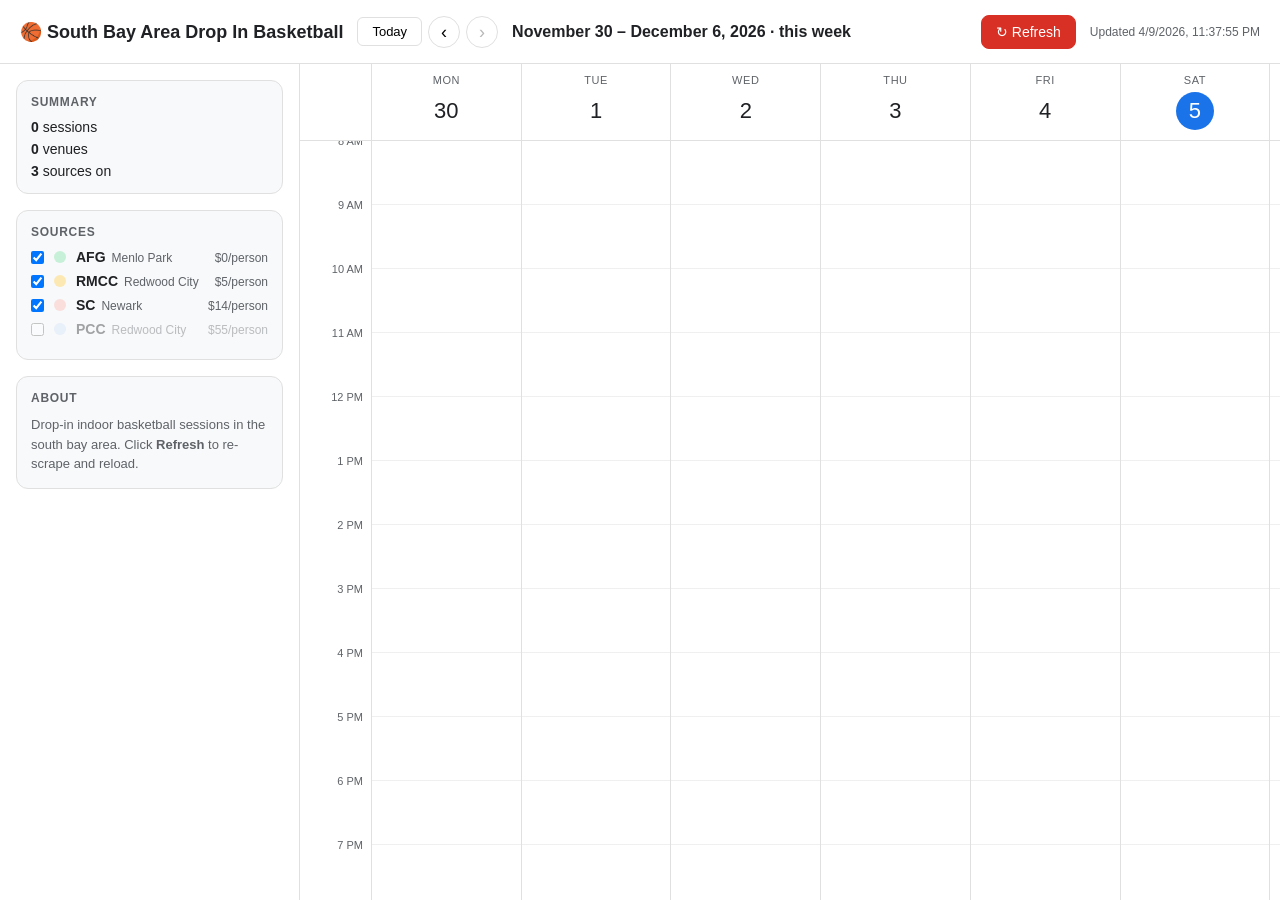
==== web/index.html @ 06fc5a56 "initial commit: south bay area drop-in basketball calendar - 4 scrapers: Red Morton (RWC), Peninsula" ====
<!--
  South Bay Area Drop-In Basketball — single-page calendar UI.

  Layout: header (title + week nav + Refresh) above a sidebar (Summary,
  Sources, About) and the main calendar (sticky day headers + scrollable
  24-hour grid). All event rendering, popup positioning, and source
  filtering live in app.js. Styles in style.css. Data is fetched at load
  time from ../data/merged.json.
-->
<!DOCTYPE html>
<html lang="en">
<head>
  <meta charset="UTF-8" />
  <meta name="viewport" content="width=device-width, initial-scale=1.0" />
  <title>South Bay Area Drop In Basketball</title>
  <link rel="stylesheet" href="style.css" />
</head>
<body>
  <div class="app">
    <header class="header">
      <div class="header-left">
        <div class="title">🏀 South Bay Area Drop In Basketball</div>
        <div class="week-nav">
          <button id="todayBtn" class="btn nav-today">Today</button>
          <button id="prevWeekBtn" class="btn nav-arrow" aria-label="Previous week">‹</button>
          <button id="nextWeekBtn" class="btn nav-arrow" aria-label="Next week">›</button>
        </div>
        <div id="weekTitle" class="week-title"></div>
      </div>
      <div class="header-right">
        <button id="refreshBtn" class="btn primary" title="Wipe data, re-scrape, re-merge">↻ Refresh</button>
        <span id="updatedAt" class="updated"></span>
      </div>
    </header>

    <aside class="sidebar">
      <div class="card">
        <h3>Summary</h3>
        <div id="stats" class="stats"></div>
      </div>

      <div class="card">
        <h3>Sources</h3>
        <div id="legend"></div>
      </div>

      <div class="card">
        <h3>About</h3>
        <div class="note">
          Drop-in indoor basketball sessions in the south bay area. Click
          <strong>Refresh</strong> to re-scrape and reload.
        </div>
      </div>
    </aside>

    <main class="main">
      <div class="calendar-grid-wrap">
        <div class="day-header-row" id="dayHeaderRow">
          <div class="blank"></div>
          <!-- day headers injected by JS -->
        </div>
        <div class="calendar-grid">
          <div class="time-col" id="timeCol"></div>
          <div class="day-col" data-day="0"></div>
          <div class="day-col" data-day="1"></div>
          <div class="day-col" data-day="2"></div>
          <div class="day-col" data-day="3"></div>
          <div class="day-col" data-day="4"></div>
          <div class="day-col" data-day="5"></div>
          <div class="day-col" data-day="6"></div>
        </div>
      </div>
    </main>
  </div>

  <!-- Google Calendar-style event popup. Anchored near the clicked event. -->
  <div id="popupBackdrop" hidden></div>
  <div id="eventPopup" class="event-popup" hidden role="dialog" aria-modal="true">
    <div id="popupColorBar" class="popup-color-bar"></div>
    <button id="popupClose" class="popup-close" aria-label="Close">×</button>
    <h2 id="popupVenue" class="popup-venue"></h2>
    <p id="popupActivity" class="popup-activity"></p>
    <div class="popup-row">
      <span class="popup-icon">🕒</span>
      <span id="popupWhen"></span>
    </div>
    <div class="popup-row" id="popupAddressRow">
      <span class="popup-icon">📍</span>
      <span id="popupAddress"></span>
    </div>
    <div class="popup-row" id="popupCourtsRow">
      <span class="popup-icon">🏟️</span>
      <div id="popupCourts" class="popup-courts"></div>
    </div>
    <div class="popup-row" id="popupCostRow">
      <span class="popup-icon">💲</span>
      <span id="popupCost"></span>
    </div>
    <div class="popup-row" id="popupNotesRow">
      <span class="popup-icon">📝</span>
      <span id="popupNotes" class="popup-notes-text"></span>
    </div>
    <div class="popup-actions">
      <a id="popupLink" class="popup-link" target="_blank" rel="noopener">View source ↗</a>
    </div>
  </div>

  <script src="config.js"></script>
  <script src="app.js"></script>
</body>
</html>
---- web/style.css ----
/*
 * Stylesheet for the South Bay Area Drop-In Basketball calendar.
 *
 * Layout zones (in document order):
 *   .app           — top-level grid: header / sidebar / main
 *   .header        — title, week navigation, Refresh button
 *   .sidebar       — Summary / Sources / About cards
 *   .main          — sticky day headers + scrollable 24-hour calendar grid
 *   .event         — one positioned tile per session in the grid
 *   .event-popup   — Google-Calendar-style click popup with #popupBackdrop
 *
 * Tunable layout via CSS custom properties on :root below. JS in app.js
 * mirrors HOUR_HEIGHT, START_HOUR, END_HOUR, DEFAULT_VIEW_START_HOUR — keep
 * those in sync with --hour-height, --start-hour, --end-hour, --hours.
 */
:root {
  --bg: #ffffff;
  --panel: #f8f9fa;
  --border: #e0e0e0;
  --text: #202124;
  --muted: #5f6368;
  --accent: #1a73e8;
  --sidebar-width: 300px;
  --header-height: 64px;
  --hour-height: 64px;
  --time-col-width: 72px;
  --day-cols: 7;
  /* Calendar renders the full 24-hour day; default scroll position snaps
     to 8 AM via JS so the standard view is still 8 AM – 10 PM. */
  --start-hour: 0;
  --end-hour: 24;
  --hours: 24;
  font-family: -apple-system, BlinkMacSystemFont, "Segoe UI", Arial, sans-serif;
}

* { box-sizing: border-box; }
body { margin: 0; background: var(--bg); color: var(--text); }

.app {
  display: grid;
  grid-template-columns: var(--sidebar-width) 1fr;
  grid-template-rows: var(--header-height) 1fr;
  height: 100vh;
}

.header {
  grid-column: 1 / 3;
  display: flex;
  align-items: center;
  justify-content: space-between;
  padding: 0 20px;
  border-bottom: 1px solid var(--border);
  background: #fff;
  z-index: 5;
}
.header-left, .header-right { display: flex; align-items: center; gap: 14px; }
.title { font-size: 18px; font-weight: 700; }
.week-title { font-size: 16px; font-weight: 700; color: var(--text); }

.week-nav { display: flex; align-items: center; gap: 6px; }
.btn.nav-today {
  padding: 6px 14px;
  border-radius: 6px;
  font-size: 13px;
}
.btn.nav-arrow {
  width: 32px;
  height: 32px;
  padding: 0;
  border-radius: 50%;
  font-size: 18px;
  line-height: 1;
  display: inline-flex;
  align-items: center;
  justify-content: center;
}
.btn.nav-arrow:hover { background: var(--panel); }

.btn {
  border: 1px solid var(--border);
  background: #fff;
  border-radius: 8px;
  padding: 8px 14px;
  font-size: 14px;
  cursor: pointer;
  font-family: inherit;
}
.btn:hover { background: var(--panel); }
.btn.primary {
  background: #d93025; /* Material red */
  color: #fff;
  border-color: #d93025;
}
.btn.primary:hover { background: #b1271b; }
.btn.primary.loading { opacity: 0.6; cursor: wait; }
.updated { font-size: 12px; color: var(--muted); }

.sidebar {
  border-right: 1px solid var(--border);
  background: #fff;
  padding: 16px;
  overflow: auto;
}

.card {
  border: 1px solid var(--border);
  border-radius: 12px;
  padding: 14px;
  background: var(--panel);
  margin-bottom: 16px;
}
.card h3 {
  margin: 0 0 10px;
  font-size: 12px;
  color: var(--muted);
  text-transform: uppercase;
  letter-spacing: 0.06em;
}

.legend-item {
  display: flex;
  align-items: center;
  gap: 10px;
  margin-bottom: 8px;
  font-size: 14px;
  cursor: pointer;
  user-select: none;
}
.legend-item input { margin: 0; }
.legend-item.disabled { opacity: 0.4; }
.dot {
  width: 12px;
  height: 12px;
  border-radius: 50%;
  flex: 0 0 12px;
}
.legend-label {
  display: flex;
  align-items: baseline;
  flex-wrap: wrap;
  gap: 4px 6px;
  flex: 1;
  min-width: 0;
}
.legend-label strong { font-weight: 600; }
.legend-city {
  font-size: 12px;
  color: var(--muted);
}
.legend-price {
  font-size: 12px;
  color: var(--muted);
  margin-left: auto;
}

.stats { display: grid; gap: 6px; font-size: 14px; }
.stats strong { color: var(--text); }

.note { font-size: 13px; color: var(--muted); line-height: 1.5; }

.main {
  display: flex;
  flex-direction: column;
  overflow: hidden;
  background: #fff;
}

.day-header-row {
  display: grid;
  grid-template-columns: var(--time-col-width) repeat(var(--day-cols), 1fr);
  border-bottom: 1px solid var(--border);
  background: #fff;
  /* Sit inside .calendar-grid-wrap so the columns share the same width as
     .calendar-grid (no scrollbar gap). Stick to the top while the user
     scrolls vertically. */
  position: sticky;
  top: 0;
  z-index: 3;
  min-width: 1120px;
}
.blank { border-right: 1px solid var(--border); background: #fff; }

.day-header {
  padding: 10px 8px;
  text-align: center;
  border-right: 1px solid var(--border);
}
.weekday {
  font-size: 11px;
  color: var(--muted);
  text-transform: uppercase;
  letter-spacing: 0.05em;
}
.date {
  margin-top: 6px;
  font-size: 22px;
  font-weight: 500;
  width: 38px;
  height: 38px;
  line-height: 38px;
  display: inline-block;
  border-radius: 50%;
}
.day-header.active .date {
  background: var(--accent);
  color: #fff;
}

.calendar-grid-wrap {
  overflow: auto;
  position: relative;
  height: 100%;
}

.calendar-grid {
  position: relative;
  display: grid;
  grid-template-columns: var(--time-col-width) repeat(var(--day-cols), 1fr);
  min-width: 1120px;
}

.time-col {
  border-right: 1px solid var(--border);
  background: #fff;
  position: relative;
  z-index: 1;
}
.time-slot {
  height: var(--hour-height);
  /* No border-bottom here. The day-col background already draws each hour
     line via repeating-linear-gradient at the layout position; if we drew
     a border here it would be shifted by translateY below and produce a
     6 px-offset twin line beside every gradient line. */
  padding: 0 8px;
  font-size: 11px;
  color: var(--muted);
  text-align: right;
  /* Visually nudge the label up so it sits next to its hour line instead
     of at the top of the band. Layout-affecting properties stay untouched. */
  transform: translateY(-6px);
}

.day-col {
  position: relative;
  border-right: 1px solid var(--border);
  background: repeating-linear-gradient(
    to bottom,
    #fff 0,
    #fff calc(var(--hour-height) - 1px),
    var(--border) var(--hour-height)
  );
  min-height: calc(var(--hour-height) * var(--hours));
}
.day-col.active { background-color: rgba(26, 115, 232, 0.04); }

.event {
  position: absolute;
  border-radius: 8px;
  padding: 6px 8px;
  font-size: 12px;
  overflow: hidden;
  border-left: 4px solid rgba(0, 0, 0, 0.18);
  box-shadow: 0 1px 2px rgba(0, 0, 0, 0.08);
  cursor: pointer;
  transition: transform 0.05s ease;
}
.event:hover { transform: scale(1.01); z-index: 3; box-shadow: 0 4px 10px rgba(0,0,0,0.12); }
.event-title {
  font-weight: 700;
  margin-bottom: 2px;
  white-space: nowrap;
  overflow: hidden;
  text-overflow: ellipsis;
}
.event-time, .event-meta {
  font-size: 11px;
  color: #3c4043;
  white-space: nowrap;
  overflow: hidden;
  text-overflow: ellipsis;
}

/* ─── Google Calendar-style event popup ──────────────────────────── */

#popupBackdrop {
  position: fixed;
  inset: 0;
  background: transparent;
  z-index: 50;
}

.event-popup {
  position: fixed;
  z-index: 51;
  width: min(420px, calc(100vw - 32px));
  background: #fff;
  border-radius: 12px;
  box-shadow:
    0 1px 3px rgba(0, 0, 0, 0.12),
    0 8px 24px rgba(0, 0, 0, 0.18);
  padding: 22px 24px 18px;
  font-size: 14px;
  overflow: hidden;
}

.popup-color-bar {
  position: absolute;
  left: 0;
  top: 0;
  bottom: 0;
  width: 6px;
  background: var(--accent);
}

.popup-close {
  position: absolute;
  top: 8px;
  right: 12px;
  background: none;
  border: none;
  font-size: 24px;
  line-height: 1;
  cursor: pointer;
  color: var(--muted);
  width: 32px;
  height: 32px;
  border-radius: 50%;
  display: inline-flex;
  align-items: center;
  justify-content: center;
}
.popup-close:hover { background: var(--panel); color: var(--text); }

.popup-venue {
  margin: 0 32px 4px 6px;
  font-size: 20px;
  font-weight: 600;
  line-height: 1.25;
  color: var(--text);
}
.popup-activity {
  margin: 0 0 14px 6px;
  font-size: 13px;
  color: var(--muted);
}

.popup-row {
  display: flex;
  align-items: flex-start;
  gap: 12px;
  margin: 10px 0 10px 6px;
  font-size: 14px;
  line-height: 1.45;
  color: var(--text);
}
.popup-icon {
  flex: 0 0 18px;
  text-align: center;
  font-size: 14px;
  opacity: 0.8;
  margin-top: 1px;
}

.popup-courts {
  display: grid;
  gap: 4px;
}
.popup-court-line {
  font-size: 13.5px;
}
.popup-court-line strong {
  font-weight: 600;
  margin-right: 6px;
}

.popup-notes-text {
  font-size: 13px;
  color: var(--muted);
  line-height: 1.5;
}

.popup-actions {
  margin: 16px 0 2px 36px;
}
.popup-link {
  font-size: 13px;
  color: var(--accent);
  text-decoration: none;
  font-weight: 500;
}
.popup-link:hover { text-decoration: underline; }

@media (max-width: 900px) {
  .app { grid-template-columns: 1fr; }
  .sidebar { display: none; }
  .header { grid-column: 1 / 2; }
}
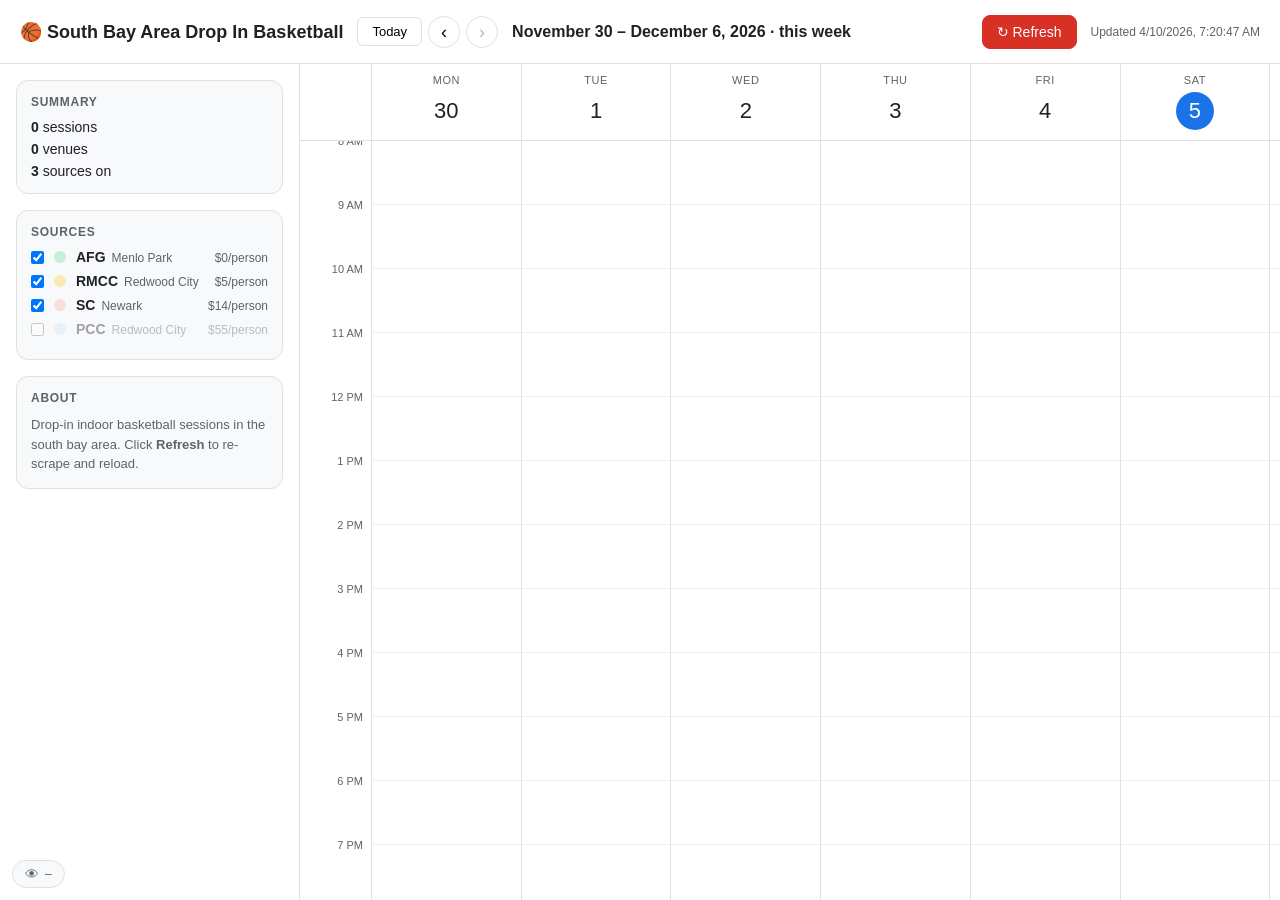
==== commit 65e92ff3: "add GoatCounter analytics + visitor count badge" ====
--- a/web/index.html
+++ b/web/index.html
@@ -107,5 +107,30 @@
 
   <script src="config.js"></script>
   <script src="app.js"></script>
+
+  <!-- Visitor counter badge (bottom-left corner) -->
+  <div id="visitorBadge" class="visitor-badge" title="Total page views">
+    <span class="visitor-icon">👁</span>
+    <span id="visitorCount">–</span>
+  </div>
+
+  <!-- GoatCounter analytics — free, no cookies, privacy-friendly.
+       Sign up at https://www.goatcounter.com to get your site code.
+       Dashboard: https://bayareacourts.goatcounter.com -->
+  <script data-goatcounter="https://bayareacourts.goatcounter.com/count"
+          async src="//gc.zgo.at/count.js"></script>
+  <script>
+    // Fetch total page views from GoatCounter's public counter endpoint
+    // and display in the bottom-left badge.
+    (async function () {
+      try {
+        const r = await fetch("https://bayareacourts.goatcounter.com/counter/" +
+          encodeURIComponent(location.pathname) + ".json");
+        if (!r.ok) return;
+        const d = await r.json();
+        document.getElementById("visitorCount").textContent = d.count || "0";
+      } catch (_) { /* GoatCounter not set up yet — badge stays "–" */ }
+    })();
+  </script>
 </body>
 </html>
--- a/web/style.css
+++ b/web/style.css
@@ -390,6 +390,26 @@
 }
 .popup-link:hover { text-decoration: underline; }
 
+/* ─── Visitor counter badge ────────────────────────────────── */
+
+.visitor-badge {
+  position: fixed;
+  bottom: 12px;
+  left: 12px;
+  display: inline-flex;
+  align-items: center;
+  gap: 6px;
+  padding: 5px 12px;
+  background: var(--panel);
+  border: 1px solid var(--border);
+  border-radius: 999px;
+  font-size: 12px;
+  color: var(--muted);
+  z-index: 5;
+  user-select: none;
+}
+.visitor-icon { font-size: 14px; }
+
 @media (max-width: 900px) {
   .app { grid-template-columns: 1fr; }
   .sidebar { display: none; }
